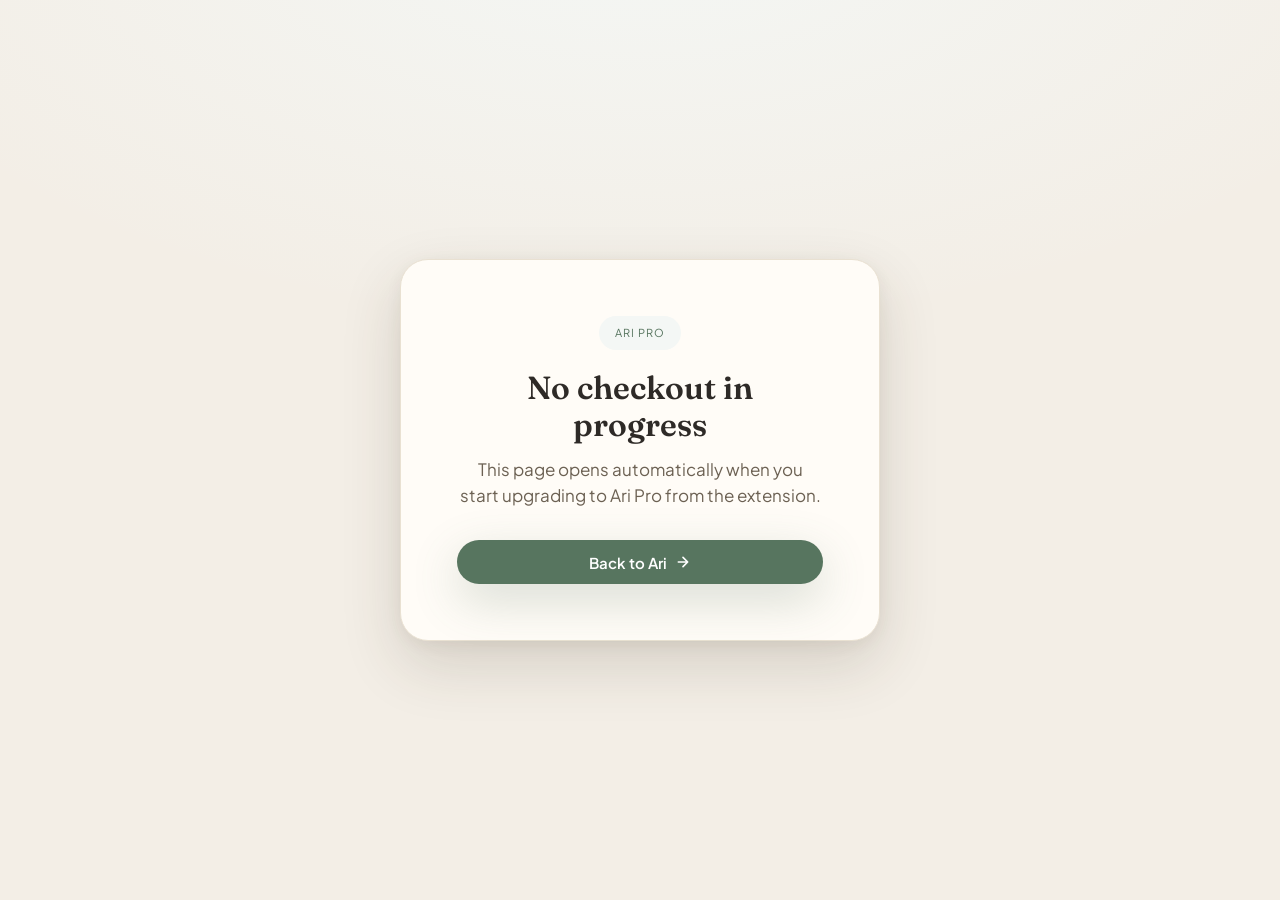
==== checkout/index.html @ 7d84e4e1 "Add meetari landing site with GitHub Pages deploy workflow - Static site (index.html, css/, js/) plu" ====
<!DOCTYPE html>
<html lang="en">
<head>
  <meta charset="UTF-8" />
  <meta name="viewport" content="width=device-width, initial-scale=1.0" />
  <title>Checkout — Ari</title>
  <meta name="description" content="Complete your Ari Pro subscription." />
  <meta name="robots" content="noindex" />

  <link rel="preconnect" href="https://fonts.googleapis.com" />
  <link rel="preconnect" href="https://fonts.gstatic.com" crossorigin />
  <link href="https://fonts.googleapis.com/css2?family=Fraunces:ital,opsz,wght@0,9..144,400..900;1,9..144,400..900&family=Plus+Jakarta+Sans:wght@400;500;600;700&display=swap" rel="stylesheet" />

  <link rel="stylesheet" href="../css/tokens.css" />
  <link rel="stylesheet" href="../css/base.css" />
  <link rel="stylesheet" href="../css/components.css" />

  <style>
    .co {
      min-height: 100vh;
      display: grid;
      place-items: center;
      padding: var(--sp-8) var(--gutter);
      background:
        radial-gradient(1200px 600px at 50% -10%, var(--c-violet-pale), transparent 70%),
        var(--c-ground);
    }
    .co__card {
      max-width: 480px;
      width: 100%;
      text-align: center;
      background: var(--c-surface);
      border: 1px solid var(--c-border);
      border-radius: var(--r-2xl);
      box-shadow: var(--shadow-xl);
      padding: clamp(2rem, 6vw, 3.5rem);
    }
    .co__spinner {
      width: 40px;
      height: 40px;
      margin: 0 auto var(--sp-6);
      border-radius: var(--r-full);
      border: 3px solid var(--c-violet-tint);
      border-top-color: var(--c-violet);
      animation: co-spin 800ms linear infinite;
    }
    @keyframes co-spin { to { transform: rotate(360deg); } }
    @media (prefers-reduced-motion: reduce) {
      .co__spinner { animation-duration: 2400ms; }
    }
    .co__eyebrow {
      display: inline-block;
      font-family: var(--font-body);
      font-size: var(--sz-xs);
      letter-spacing: .08em;
      text-transform: uppercase;
      color: var(--c-violet);
      background: var(--c-violet-pale);
      border-radius: var(--r-full);
      padding: var(--sp-2) var(--sp-4);
      margin-bottom: var(--sp-5);
    }
    .co__title {
      font-family: var(--font-display);
      font-weight: 600;
      font-size: var(--sz-2xl);
      line-height: 1.15;
      color: var(--c-ink);
      margin-bottom: var(--sp-3);
    }
    .co__sub {
      font-family: var(--font-body);
      font-size: var(--sz-md);
      line-height: 1.55;
      color: var(--c-muted);
    }
    .co__actions {
      margin-top: var(--sp-8);
      display: none;
    }
    .co__actions .btn { width: 100%; justify-content: center; }
  </style>
</head>
<body>
  <main class="co">
    <div class="co__card">
      <div class="co__spinner" aria-hidden="true"></div>

      <span class="co__eyebrow">Ari Pro</span>

      <h1 class="co__title" id="co-title">Preparing your checkout</h1>
      <p class="co__sub" id="co-sub">Hang tight — this only takes a second.</p>

      <div class="co__actions" id="co-actions">
        <a href="/" class="btn btn--primary btn--lg">
          Back to Ari
          <svg width="16" height="16" viewBox="0 0 24 24" fill="none" stroke="currentColor" stroke-width="2.5" stroke-linecap="round" stroke-linejoin="round" aria-hidden="true"><path d="M5 12h14M12 5l7 7-7 7"/></svg>
        </a>
      </div>
    </div>
  </main>

  <script>
    // No transaction to resume — someone landed here directly rather than
    // via a checkout link from the extension. Paddle.js has nothing to do,
    // so skip loading it and just point them home.
    var hasTransaction = new URLSearchParams(location.search).has('_ptxn');
    if (!hasTransaction) {
      document.querySelector('.co__spinner').style.display = 'none';
      document.getElementById('co-title').textContent = 'No checkout in progress';
      document.getElementById('co-sub').textContent = "This page opens automatically when you start upgrading to Ari Pro from the extension.";
      document.getElementById('co-actions').style.display = 'block';
    }
  </script>

  <!-- Paddle.js — auto-detects the _ptxn transaction id in the URL (appended
       by the worker's checkout.url, see workers/src/features/billing/paddle.ts)
       and opens the checkout overlay with no further JS needed on our end. -->
  <script src="https://cdn.paddle.com/paddle/v2/paddle.js"></script>
  <script>
    Paddle.Environment.set('production');
    Paddle.Initialize({
      // Public, frontend-safe token (not the PADDLE_API_KEY server secret) —
      // Paddle dashboard → Developer Tools → Authentication → Client-side tokens.
      token: 'live_f93ed91d58b8ea34a06fab0ea94',
      checkout: {
        settings: {
          successUrl: location.origin + '/thank-you/',
        },
      },
    });
  </script>
</body>
</html>
---- css/tokens.css ----
:root {
  /* Palette — matches the extension's "sage moss" theme */
  --c-ground:       #F3EEE6;
  --c-surface:      #FFFCF7;
  --c-violet:       #57755F;
  --c-violet-hover: #435C4D;
  --c-violet-tint:  #E6EDE8;
  --c-violet-pale:  #F4F7F5;
  --c-ink:          #2E2A27;
  --c-muted:        #6C6153;
  --c-border:       #E9E1D2;
  --c-border-light: #F5EFE5;
  --c-rose:         #B96D7E;
  --c-rose-tint:    #FBEAEC;

  /* Typography */
  --font-display: 'Fraunces', Georgia, serif;
  --font-body:    'Plus Jakarta Sans', system-ui, sans-serif;

  /* Type scale */
  --sz-xs:   0.6875rem;   /* 11px */
  --sz-sm:   0.8125rem;   /* 13px */
  --sz-base: 0.9375rem;   /* 15px */
  --sz-md:   1.0625rem;   /* 17px */
  --sz-lg:   1.25rem;     /* 20px */
  --sz-xl:   1.5rem;      /* 24px */
  --sz-2xl:  2rem;        /* 32px */
  --sz-3xl:  2.75rem;     /* 44px */
  --sz-4xl:  3.5rem;      /* 56px */

  /* Spacing */
  --sp-1:  0.25rem;
  --sp-2:  0.5rem;
  --sp-3:  0.75rem;
  --sp-4:  1rem;
  --sp-5:  1.25rem;
  --sp-6:  1.5rem;
  --sp-8:  2rem;
  --sp-10: 2.5rem;
  --sp-12: 3rem;
  --sp-16: 4rem;
  --sp-20: 5rem;
  --sp-24: 6rem;

  /* Radii */
  --r-sm:   4px;
  --r-md:   8px;
  --r-lg:   14px;
  --r-xl:   20px;
  --r-2xl:  28px;
  --r-full: 9999px;

  /* Shadows */
  --shadow-sm:     0 1px 3px rgba(62,50,34,.08);
  --shadow-md:     0 4px 20px rgba(62,50,34,.10), 0 1px 3px rgba(62,50,34,.05);
  --shadow-lg:     0 12px 40px rgba(62,50,34,.12), 0 2px 8px rgba(62,50,34,.05);
  --shadow-xl:     0 24px 60px rgba(62,50,34,.16), 0 4px 16px rgba(62,50,34,.06);
  --shadow-violet: 0 16px 48px rgba(87,117,95,.24);
  --shadow-violet-lg: 0 24px 72px rgba(87,117,95,.28);

  /* Transitions */
  --t-fast: 120ms ease;
  --t-base: 220ms ease;
  --t-slow: 380ms ease;

  /* Layout */
  --max-w:  1160px;
  --gutter: clamp(1.25rem, 5vw, 2.5rem);
}
---- css/base.css ----
*, *::before, *::after {
  box-sizing: border-box;
  margin: 0;
  padding: 0;
}

html {
  scroll-behavior: smooth;
  scroll-padding-top: var(--nav-h, 6.5rem); /* set from the real header height in nav.js; clears the fixed .nav header when jumping to an #anchor */
  -webkit-text-size-adjust: 100%;
}

body {
  font-family: var(--font-body);
  font-size: var(--sz-base);
  line-height: 1.65;
  color: var(--c-ink);
  background: var(--c-ground);
  -webkit-font-smoothing: antialiased;
  -moz-osx-font-smoothing: grayscale;
}

.container {
  width: 100%;
  max-width: var(--max-w);
  margin-inline: auto;
  padding-inline: var(--gutter);
}

a   { color: inherit; text-decoration: none; }
img { display: block; max-width: 100%; }
ol, ul { list-style: none; }

button:focus-visible,
a:focus-visible {
  outline: 2px solid var(--c-violet);
  outline-offset: 3px;
  border-radius: var(--r-sm);
}

/* ── Scroll reveal ───────────────────────────────────────────── */
.reveal {
  opacity: 0;
  transform: translateY(18px);
  transition: opacity .52s ease, transform .52s ease;
}
.reveal.is-visible {
  opacity: 1;
  transform: none;
}
.reveal-d1 { transition-delay: .08s; }
.reveal-d2 { transition-delay: .16s; }
.reveal-d3 { transition-delay: .24s; }
.reveal-d4 { transition-delay: .32s; }

@media (prefers-reduced-motion: reduce) {
  .reveal {
    opacity: 1;
    transform: none;
    transition: none;
  }
}

/* ── Shared type ─────────────────────────────────────────────── */
.eyebrow {
  display: block;
  font-size: var(--sz-xs);
  font-weight: 600;
  letter-spacing: .09em;
  text-transform: uppercase;
  color: var(--c-violet);
  margin-bottom: var(--sp-3);
}

.section-title {
  font-family: var(--font-display);
  font-size: clamp(var(--sz-2xl), 4vw, var(--sz-3xl));
  font-weight: 700;
  line-height: 1.12;
  letter-spacing: -.025em;
  text-wrap: balance;
  color: var(--c-ink);
  margin-bottom: var(--sp-4);
}

.section-sub {
  font-size: var(--sz-md);
  color: var(--c-muted);
  line-height: 1.6;
  text-wrap: balance;
}

/* ── Shared section header ───────────────────────────────────── */
.section-header {
  text-align: center;
  max-width: 520px;
  margin-inline: auto;
  margin-bottom: var(--sp-12);
}

code {
  font-size: .82em;
  font-family: 'SF Mono', 'Fira Code', monospace;
  background: var(--c-violet-tint);
  color: var(--c-violet);
  padding: .15em .42em;
  border-radius: var(--r-sm);
}
---- css/components.css ----
/* ── Navigation ──────────────────────────────────────────────── */

.nav {
  position: fixed;
  inset: 0 0 auto;
  z-index: 100;
  background: rgba(243,238,230,.88);
  backdrop-filter: blur(16px);
  -webkit-backdrop-filter: blur(16px);
  border-bottom: 1px solid transparent;
  transition: border-color var(--t-base), box-shadow var(--t-base);
}

.nav.is-scrolled {
  border-color: var(--c-border);
  box-shadow: var(--shadow-sm);
}

.nav__inner {
  display: flex;
  align-items: center;
  gap: var(--sp-8);
  padding-block: var(--sp-4);
}

.nav__logo {
  display: flex;
  align-items: center;
  gap: var(--sp-2);
  font-family: var(--font-display);
  font-size: var(--sz-lg);
  font-weight: 700;
  color: var(--c-ink);
  flex-shrink: 0;
}

.brand-mark {
  display: inline-block;
  width: 1.2em;
  height: 1.2em;
  border-radius: 50%;
  background: radial-gradient(circle at 32% 28%, #DDE8DF 0%, var(--c-violet) 68%, var(--c-violet-hover) 100%);
  flex-shrink: 0;
}

/* Wraps .nav__links + .nav__cta. `display: contents` makes it invisible to
   layout on desktop — both children stay direct flex items of .nav__inner.
   The mobile media query below turns it into the actual dropdown panel. */
.nav__panel {
  display: contents;
}

.nav__links {
  display: flex;
  gap: 0;
  list-style: none;
}

.nav__links a {
  display: block;
  font-size: var(--sz-sm);
  font-weight: 500;
  color: var(--c-muted);
  padding: var(--sp-2) var(--sp-3);
  border-radius: var(--r-md);
  transition: color var(--t-fast), background var(--t-fast);
}

.nav__links a:hover {
  color: var(--c-ink);
  background: var(--c-violet-pale);
}

.nav__cta {
  margin-left: auto;
  flex-shrink: 0;
}

.nav__toggle {
  display: none;
  flex-direction: column;
  gap: 5px;
  padding: var(--sp-2);
  background: none;
  border: none;
  cursor: pointer;
  margin-left: auto;
}

.nav__toggle span {
  display: block;
  width: 22px;
  height: 2px;
  background: var(--c-ink);
  border-radius: 1px;
  transition: transform var(--t-base), opacity var(--t-base);
}

/* mobile nav */
@media (max-width: 768px) {
  /* On desktop, .nav__panel is `display: contents` (see base rule below) so
     it has zero effect on layout — .nav__links and .nav__cta stay direct
     flex children of .nav__inner. Below 768px it becomes the actual
     dropdown: a single flex column sized to whatever content it holds, so
     nothing needs a hardcoded height that breaks when a link is added. */
  .nav__panel { display: none; }
  .nav__toggle { display: flex; }

  .nav.is-open .nav__panel {
    display: flex;
    flex-direction: column;
    gap: var(--sp-3);
    position: absolute;
    top: 100%;
    left: 0;
    right: 0;
    background: var(--c-surface);
    border-bottom: 1px solid var(--c-border);
    box-shadow: var(--shadow-md);
    padding: var(--sp-3) var(--gutter) var(--sp-4);
  }

  .nav.is-open .nav__links {
    display: flex;
    flex-direction: column;
  }

  .nav.is-open .nav__links a {
    padding: var(--sp-3);
    border-radius: var(--r-md);
  }

  .nav.is-open .nav__cta {
    width: 100%;
    text-align: center;
    justify-content: center;
  }
}

/* ── Buttons ─────────────────────────────────────────────────── */

.btn {
  display: inline-flex;
  align-items: center;
  gap: var(--sp-2);
  padding: .625rem 1.25rem;
  font-family: var(--font-body);
  font-size: var(--sz-sm);
  font-weight: 600;
  line-height: 1;
  border-radius: var(--r-full);
  border: none;
  cursor: pointer;
  white-space: nowrap;
  text-decoration: none;
  transition: background var(--t-fast), transform var(--t-fast), box-shadow var(--t-base);
}

.btn--primary {
  background: var(--c-violet);
  color: #fff;
  box-shadow: var(--shadow-violet);
}

.btn--primary:hover {
  background: var(--c-violet-hover);
  transform: translateY(-1px);
  box-shadow: var(--shadow-violet-lg);
}

.btn--primary:active {
  transform: none;
  box-shadow: var(--shadow-violet);
}

.btn--lg {
  padding: .875rem 1.875rem;
  font-size: var(--sz-base);
}

.btn--secondary {
  background: transparent;
  color: var(--c-ink);
  border: 1px solid var(--c-border);
}

.btn--secondary:hover {
  background: var(--c-ground);
  transform: translateY(-1px);
}

.btn--secondary:active {
  transform: none;
}
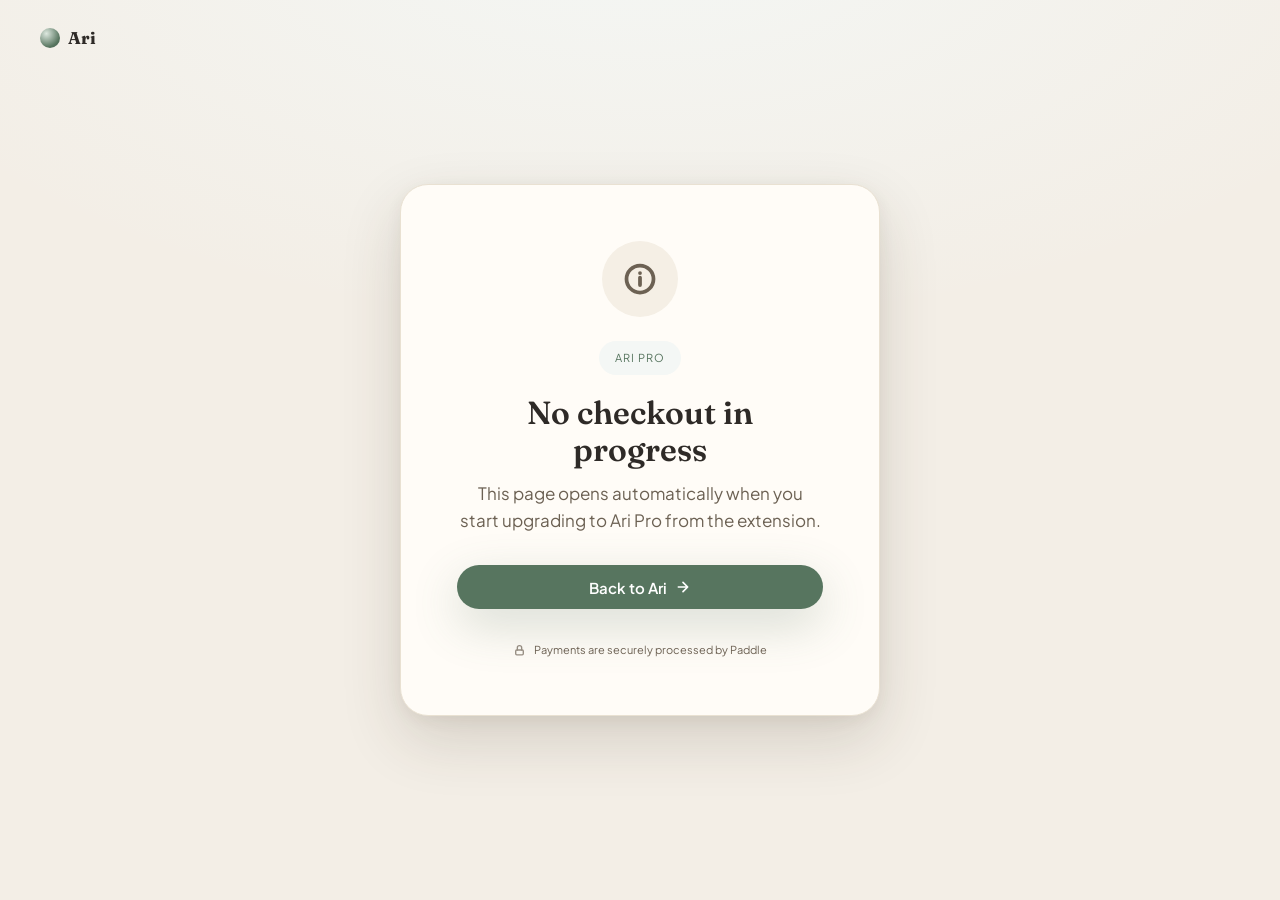
==== commit 7a09b6a6: "fix: improve checkout and thank you page design and make paddle integration logic robust" ====
--- a/checkout/index.html
+++ b/checkout/index.html
@@ -16,6 +16,19 @@
   <link rel="stylesheet" href="../css/components.css" />
 
   <style>
+    .co__brand {
+      position: absolute;
+      top: var(--sp-6);
+      left: var(--gutter);
+      z-index: 10;
+      display: flex;
+      align-items: center;
+      gap: var(--sp-2);
+      font-family: var(--font-display);
+      font-weight: 700;
+      font-size: var(--sz-md);
+      color: var(--c-ink);
+    }
     .co {
       min-height: 100vh;
       display: grid;
@@ -35,10 +48,16 @@
       box-shadow: var(--shadow-xl);
       padding: clamp(2rem, 6vw, 3.5rem);
     }
+    .co__visual {
+      display: flex;
+      align-items: center;
+      justify-content: center;
+      min-height: 76px;
+      margin-bottom: var(--sp-6);
+    }
     .co__spinner {
       width: 40px;
       height: 40px;
-      margin: 0 auto var(--sp-6);
       border-radius: var(--r-full);
       border: 3px solid var(--c-violet-tint);
       border-top-color: var(--c-violet);
@@ -48,6 +67,23 @@
     @media (prefers-reduced-motion: reduce) {
       .co__spinner { animation-duration: 2400ms; }
     }
+    .co__badge {
+      width: 76px;
+      height: 76px;
+      border-radius: var(--r-full);
+      display: grid;
+      place-items: center;
+      animation: co-pop 460ms cubic-bezier(.2, .9, .3, 1.3) both;
+    }
+    .co__badge svg { width: 36px; height: 36px; }
+    @keyframes co-pop {
+      from { transform: scale(.4); opacity: 0; }
+      to   { transform: scale(1);  opacity: 1; }
+    }
+    .co__badge--muted   { background: var(--c-border-light); color: var(--c-muted); }
+    .co__badge--amber   { background: #F5EFE5; color: #7A5424; }
+    .co__badge--warn    { background: var(--c-rose-tint); color: var(--c-rose); }
+    .co__badge--success { background: var(--c-violet-tint); color: var(--c-violet); box-shadow: var(--shadow-violet); }
     .co__eyebrow {
       display: inline-block;
       font-family: var(--font-body);
@@ -77,52 +113,155 @@
     .co__actions {
       margin-top: var(--sp-8);
       display: none;
+      flex-direction: column;
+      gap: var(--sp-3);
     }
     .co__actions .btn { width: 100%; justify-content: center; }
+    .co__trust {
+      display: flex;
+      align-items: center;
+      justify-content: center;
+      gap: var(--sp-2);
+      margin-top: var(--sp-8);
+      font-family: var(--font-body);
+      font-size: var(--sz-xs);
+      color: var(--c-muted);
+    }
+    .co__trust svg { flex-shrink: 0; opacity: .7; }
   </style>
 </head>
 <body>
+  <a href="/" class="co__brand" aria-label="Ari home">
+    <span class="brand-mark" aria-hidden="true"></span>
+    Ari
+  </a>
+
   <main class="co">
     <div class="co__card">
-      <div class="co__spinner" aria-hidden="true"></div>
+      <div class="co__visual">
+        <div class="co__spinner" id="co-spinner" aria-hidden="true"></div>
+        <div class="co__badge" id="co-badge" hidden aria-hidden="true"></div>
+      </div>
 
       <span class="co__eyebrow">Ari Pro</span>
 
       <h1 class="co__title" id="co-title">Preparing your checkout</h1>
       <p class="co__sub" id="co-sub">Hang tight — this only takes a second.</p>
 
-      <div class="co__actions" id="co-actions">
-        <a href="/" class="btn btn--primary btn--lg">
-          Back to Ari
-          <svg width="16" height="16" viewBox="0 0 24 24" fill="none" stroke="currentColor" stroke-width="2.5" stroke-linecap="round" stroke-linejoin="round" aria-hidden="true"><path d="M5 12h14M12 5l7 7-7 7"/></svg>
-        </a>
-      </div>
+      <div class="co__actions" id="co-actions"></div>
+
+      <p class="co__trust" id="co-trust">
+        <svg width="13" height="13" viewBox="0 0 24 24" fill="none" stroke="currentColor" stroke-width="2.5" stroke-linecap="round" stroke-linejoin="round" aria-hidden="true"><rect x="5" y="11" width="14" height="9" rx="2"/><path d="M8 11V7a4 4 0 0 1 8 0v4"/></svg>
+        Payments are securely processed by Paddle
+      </p>
     </div>
   </main>
 
   <script>
-    // No transaction to resume — someone landed here directly rather than
-    // via a checkout link from the extension. Paddle.js has nothing to do,
-    // so skip loading it and just point them home.
-    var hasTransaction = new URLSearchParams(location.search).has('_ptxn');
-    if (!hasTransaction) {
-      document.querySelector('.co__spinner').style.display = 'none';
-      document.getElementById('co-title').textContent = 'No checkout in progress';
-      document.getElementById('co-sub').textContent = "This page opens automatically when you start upgrading to Ari Pro from the extension.";
-      document.getElementById('co-actions').style.display = 'block';
+    // Small state machine driving the card while Paddle's overlay is doing
+    // the actual work. Kept as plain globals (no IIFE) so the Paddle.Initialize
+    // block further down can reach `render` and `txn` directly.
+    var ICONS = {
+      info: '<svg viewBox="0 0 24 24" fill="none" stroke="currentColor" stroke-width="2.5" stroke-linecap="round" stroke-linejoin="round"><circle cx="12" cy="12" r="9"/><path d="M12 11v5M12 8h.01"/></svg>',
+      paused: '<svg viewBox="0 0 24 24" fill="none" stroke="currentColor" stroke-width="2.5" stroke-linecap="round" stroke-linejoin="round"><rect x="6" y="4" width="4" height="16" rx="1"/><rect x="14" y="4" width="4" height="16" rx="1"/></svg>',
+      warn: '<svg viewBox="0 0 24 24" fill="none" stroke="currentColor" stroke-width="2.5" stroke-linecap="round" stroke-linejoin="round"><path d="M12 9v4M12 17h.01M10.29 3.86 1.82 18a2 2 0 0 0 1.71 3h16.94a2 2 0 0 0 1.71-3L13.71 3.86a2 2 0 0 0-3.42 0Z"/></svg>',
+      success: '<svg viewBox="0 0 24 24" fill="none" stroke="currentColor" stroke-width="2.75" stroke-linecap="round" stroke-linejoin="round"><path d="M20 6 9 17l-5-5"/></svg>'
+    };
+    var ARROW = '<svg width="16" height="16" viewBox="0 0 24 24" fill="none" stroke="currentColor" stroke-width="2.5" stroke-linecap="round" stroke-linejoin="round" aria-hidden="true"><path d="M5 12h14M12 5l7 7-7 7"/></svg>';
+
+    var spinnerEl = document.getElementById('co-spinner');
+    var badgeEl = document.getElementById('co-badge');
+    var titleEl = document.getElementById('co-title');
+    var subEl = document.getElementById('co-sub');
+    var actionsEl = document.getElementById('co-actions');
+    var trustEl = document.getElementById('co-trust');
+
+    function render(state) {
+      spinnerEl.hidden = state !== 'loading';
+      badgeEl.hidden = state === 'loading';
+      trustEl.hidden = state === 'no-transaction' || state === 'completed';
+      actionsEl.style.display = state === 'loading' ? 'none' : 'flex';
+
+      if (state === 'no-transaction') {
+        badgeEl.className = 'co__badge co__badge--muted';
+        badgeEl.innerHTML = ICONS.info;
+        titleEl.textContent = 'No checkout in progress';
+        subEl.textContent = "This page opens automatically when you start upgrading to Ari Pro from the extension.";
+        actionsEl.innerHTML = '<a href="/" class="btn btn--primary btn--lg">Back to Ari' + ARROW + '</a>';
+      } else if (state === 'closed') {
+        badgeEl.className = 'co__badge co__badge--amber';
+        badgeEl.innerHTML = ICONS.paused;
+        titleEl.textContent = 'Checkout closed';
+        subEl.textContent = "You closed the payment window before finishing — you haven't been charged.";
+        actionsEl.innerHTML =
+          '<button type="button" class="btn btn--primary btn--lg" id="co-resume">Resume checkout' + ARROW + '</button>' +
+          '<a href="/" class="btn btn--secondary btn--lg">Back to Ari</a>';
+        document.getElementById('co-resume').addEventListener('click', function () {
+          render('loading');
+          armTimeout();
+          Paddle.Checkout.open({ transactionId: txn });
+        });
+      } else if (state === 'error') {
+        badgeEl.className = 'co__badge co__badge--warn';
+        badgeEl.innerHTML = ICONS.warn;
+        titleEl.textContent = 'Something went wrong';
+        subEl.textContent = "We couldn't load your checkout. Please try again, or reach out if the issue persists.";
+        actionsEl.innerHTML =
+          '<button type="button" class="btn btn--primary btn--lg" id="co-retry">Try again</button>' +
+          '<a href="mailto:hello@ari.app" class="btn btn--secondary btn--lg">Contact support</a>';
+        document.getElementById('co-retry').addEventListener('click', function () {
+          location.reload();
+        });
+      } else if (state === 'completed') {
+        badgeEl.className = 'co__badge co__badge--success';
+        badgeEl.innerHTML = ICONS.success;
+        titleEl.textContent = 'Payment received';
+        subEl.textContent = 'Redirecting you now…';
+        actionsEl.innerHTML = '';
+      }
+    }
+
+    var txn = new URLSearchParams(location.search).get('_ptxn');
+    if (!txn) {
+      render('no-transaction');
     }
   </script>
 
   <!-- Paddle.js — auto-detects the _ptxn transaction id in the URL (appended
        by the worker's checkout.url, see workers/src/features/billing/paddle.ts)
-       and opens the checkout overlay with no further JS needed on our end. -->
+       and opens the checkout overlay with no further JS needed on our end.
+       We still listen for its lifecycle events below so a closed overlay or a
+       failed load shows a proper message instead of a stuck spinner. -->
   <script src="https://cdn.paddle.com/paddle/v2/paddle.js"></script>
   <script>
-    Paddle.Environment.set('production');
+    var loadTimeout;
+    function armTimeout() {
+      clearTimeout(loadTimeout);
+      // Paddle should fire an event (loaded, error, or otherwise) well within
+      // this window. If it never does — blocked script, bad token, dead
+      // network — stop spinning forever and show something actionable.
+      loadTimeout = setTimeout(function () { render('error'); }, 12000);
+    }
+    if (txn) {
+      armTimeout();
+    }
+
+    Paddle.Environment.set('sandbox');
     Paddle.Initialize({
       // Public, frontend-safe token (not the PADDLE_API_KEY server secret) —
       // Paddle dashboard → Developer Tools → Authentication → Client-side tokens.
-      token: 'live_f93ed91d58b8ea34a06fab0ea94',
+      // token: 'live_f93ed91d58b8ea34a06fab0ea94',
+      token: 'test_b3ca2be81056b9fc47051678f2a',
+      eventCallback: function (event) {
+        clearTimeout(loadTimeout);
+        if (event.name === 'checkout.closed') {
+          render('closed');
+        } else if (event.name === 'checkout.error') {
+          render('error');
+        } else if (event.name === 'checkout.completed') {
+          render('completed');
+        }
+      },
       checkout: {
         settings: {
           successUrl: location.origin + '/thank-you/',
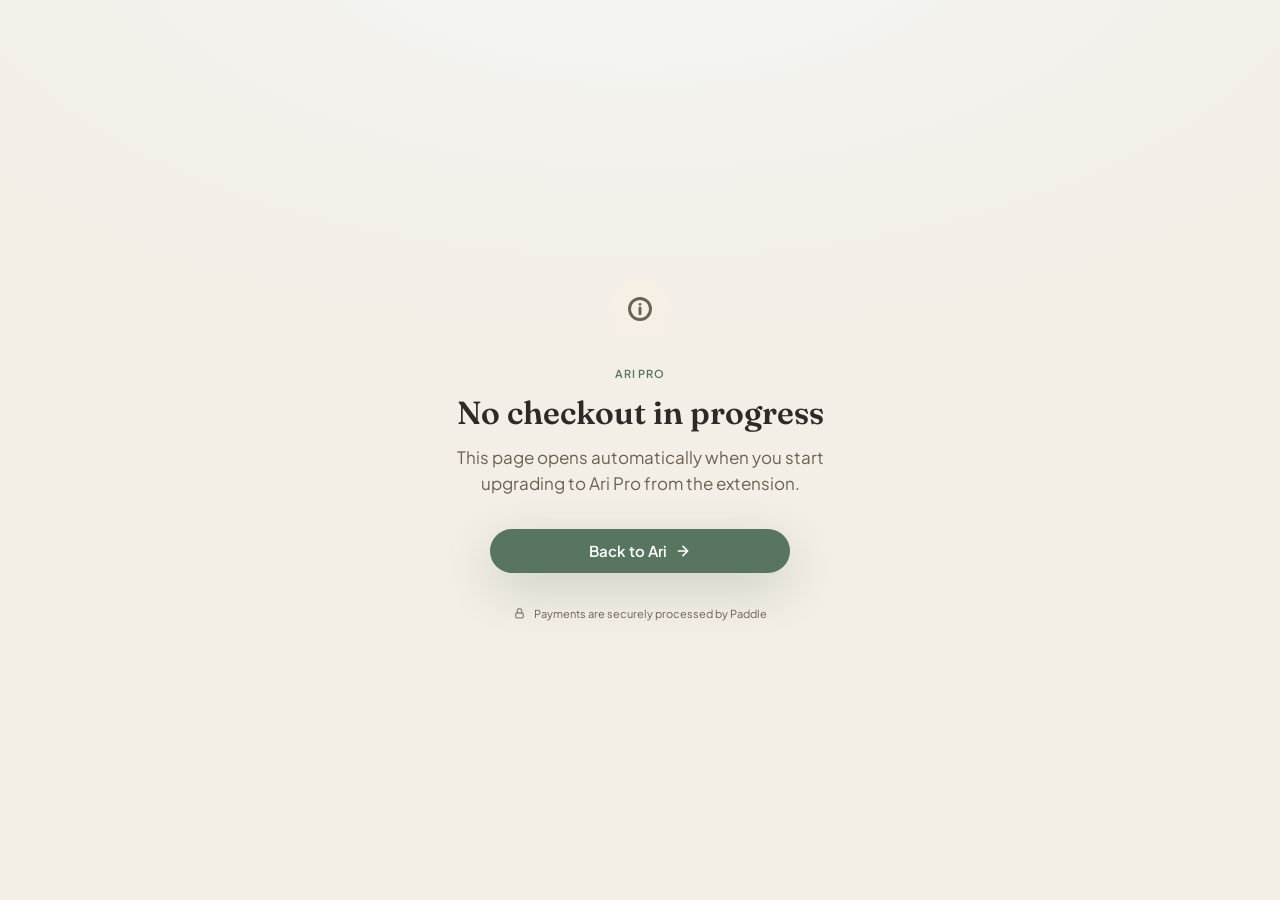
==== commit b343df45: "fix: checkout and thank you page design" ====
--- a/checkout/index.html
+++ b/checkout/index.html
@@ -16,19 +16,6 @@
   <link rel="stylesheet" href="../css/components.css" />
 
   <style>
-    .co__brand {
-      position: absolute;
-      top: var(--sp-6);
-      left: var(--gutter);
-      z-index: 10;
-      display: flex;
-      align-items: center;
-      gap: var(--sp-2);
-      font-family: var(--font-display);
-      font-weight: 700;
-      font-size: var(--sz-md);
-      color: var(--c-ink);
-    }
     .co {
       min-height: 100vh;
       display: grid;
@@ -38,26 +25,21 @@
         radial-gradient(1200px 600px at 50% -10%, var(--c-violet-pale), transparent 70%),
         var(--c-ground);
     }
-    .co__card {
-      max-width: 480px;
+    .co__content {
+      max-width: 420px;
       width: 100%;
       text-align: center;
-      background: var(--c-surface);
-      border: 1px solid var(--c-border);
-      border-radius: var(--r-2xl);
-      box-shadow: var(--shadow-xl);
-      padding: clamp(2rem, 6vw, 3.5rem);
     }
     .co__visual {
       display: flex;
       align-items: center;
       justify-content: center;
-      min-height: 76px;
+      height: 64px;
       margin-bottom: var(--sp-6);
     }
     .co__spinner {
-      width: 40px;
-      height: 40px;
+      width: 36px;
+      height: 36px;
       border-radius: var(--r-full);
       border: 3px solid var(--c-violet-tint);
       border-top-color: var(--c-violet);
@@ -67,34 +49,31 @@
     @media (prefers-reduced-motion: reduce) {
       .co__spinner { animation-duration: 2400ms; }
     }
-    .co__badge {
-      width: 76px;
-      height: 76px;
+    .co__icon {
+      width: 64px;
+      height: 64px;
       border-radius: var(--r-full);
       display: grid;
       place-items: center;
-      animation: co-pop 460ms cubic-bezier(.2, .9, .3, 1.3) both;
-    }
-    .co__badge svg { width: 36px; height: 36px; }
+      animation: co-pop 420ms cubic-bezier(.2, .9, .3, 1.3) both;
+    }
+    .co__icon svg { width: 28px; height: 28px; }
     @keyframes co-pop {
-      from { transform: scale(.4); opacity: 0; }
+      from { transform: scale(.5); opacity: 0; }
       to   { transform: scale(1);  opacity: 1; }
     }
-    .co__badge--muted   { background: var(--c-border-light); color: var(--c-muted); }
-    .co__badge--amber   { background: #F5EFE5; color: #7A5424; }
-    .co__badge--warn    { background: var(--c-rose-tint); color: var(--c-rose); }
-    .co__badge--success { background: var(--c-violet-tint); color: var(--c-violet); box-shadow: var(--shadow-violet); }
+    .co__visual--muted   .co__icon { background: var(--c-border-light); color: var(--c-muted); }
+    .co__visual--amber   .co__icon { background: #F5EFE5; color: #7A5424; }
+    .co__visual--warn    .co__icon { background: var(--c-rose-tint); color: var(--c-rose); }
+    .co__visual--success .co__icon { background: var(--c-violet-tint); color: var(--c-violet); box-shadow: var(--shadow-violet); }
     .co__eyebrow {
-      display: inline-block;
       font-family: var(--font-body);
       font-size: var(--sz-xs);
+      font-weight: 600;
       letter-spacing: .08em;
       text-transform: uppercase;
       color: var(--c-violet);
-      background: var(--c-violet-pale);
-      border-radius: var(--r-full);
-      padding: var(--sp-2) var(--sp-4);
-      margin-bottom: var(--sp-5);
+      margin-bottom: var(--sp-3);
     }
     .co__title {
       font-family: var(--font-display);
@@ -111,7 +90,8 @@
       color: var(--c-muted);
     }
     .co__actions {
-      margin-top: var(--sp-8);
+      max-width: 300px;
+      margin: var(--sp-8) auto 0;
       display: none;
       flex-direction: column;
       gap: var(--sp-3);
@@ -131,20 +111,11 @@
   </style>
 </head>
 <body>
-  <a href="/" class="co__brand" aria-label="Ari home">
-    <span class="brand-mark" aria-hidden="true"></span>
-    Ari
-  </a>
-
   <main class="co">
-    <div class="co__card">
-      <div class="co__visual">
-        <div class="co__spinner" id="co-spinner" aria-hidden="true"></div>
-        <div class="co__badge" id="co-badge" hidden aria-hidden="true"></div>
-      </div>
-
-      <span class="co__eyebrow">Ari Pro</span>
-
+    <div class="co__content">
+      <div class="co__visual" id="co-visual"><div class="co__spinner" aria-hidden="true"></div></div>
+
+      <p class="co__eyebrow">Ari Pro</p>
       <h1 class="co__title" id="co-title">Preparing your checkout</h1>
       <p class="co__sub" id="co-sub">Hang tight — this only takes a second.</p>
 
@@ -158,9 +129,9 @@
   </main>
 
   <script>
-    // Small state machine driving the card while Paddle's overlay is doing
-    // the actual work. Kept as plain globals (no IIFE) so the Paddle.Initialize
-    // block further down can reach `render` and `txn` directly.
+    // Single-source-of-truth state machine for the page. Every state fully
+    // replaces the visual (spinner/icon) and actions instead of toggling
+    // hidden flags, so two icons can never end up on screen at once.
     var ICONS = {
       info: '<svg viewBox="0 0 24 24" fill="none" stroke="currentColor" stroke-width="2.5" stroke-linecap="round" stroke-linejoin="round"><circle cx="12" cy="12" r="9"/><path d="M12 11v5M12 8h.01"/></svg>',
       paused: '<svg viewBox="0 0 24 24" fill="none" stroke="currentColor" stroke-width="2.5" stroke-linecap="round" stroke-linejoin="round"><rect x="6" y="4" width="4" height="16" rx="1"/><rect x="14" y="4" width="4" height="16" rx="1"/></svg>',
@@ -169,62 +140,95 @@
     };
     var ARROW = '<svg width="16" height="16" viewBox="0 0 24 24" fill="none" stroke="currentColor" stroke-width="2.5" stroke-linecap="round" stroke-linejoin="round" aria-hidden="true"><path d="M5 12h14M12 5l7 7-7 7"/></svg>';
 
-    var spinnerEl = document.getElementById('co-spinner');
-    var badgeEl = document.getElementById('co-badge');
+    var STATES = {
+      loading: {
+        title: 'Preparing your checkout',
+        sub: 'Hang tight — this only takes a second.',
+        trust: true
+      },
+      'no-transaction': {
+        tone: 'muted', icon: 'info',
+        title: 'No checkout in progress',
+        sub: 'This page opens automatically when you start upgrading to Ari Pro from the extension.',
+        trust: false,
+        actions: [{ label: 'Back to Ari', href: '/', variant: 'primary', arrow: true }]
+      },
+      closed: {
+        tone: 'amber', icon: 'paused',
+        title: 'Checkout closed',
+        sub: "You closed the payment window before finishing — you haven't been charged.",
+        trust: true,
+        actions: [
+          { label: 'Resume checkout', variant: 'primary', arrow: true, run: 'resume' },
+          { label: 'Back to Ari', href: '/', variant: 'secondary' }
+        ]
+      },
+      error: {
+        tone: 'warn', icon: 'warn',
+        title: 'Something went wrong',
+        sub: "We couldn't load your checkout. Please try again, or reach out if the issue persists.",
+        trust: true,
+        actions: [
+          { label: 'Try again', variant: 'primary', run: 'retry' },
+          { label: 'Contact support', href: 'mailto:hello@ari.app', variant: 'secondary' }
+        ]
+      },
+      completed: {
+        tone: 'success', icon: 'success',
+        title: 'Payment received',
+        sub: 'Redirecting you now…',
+        trust: false
+      }
+    };
+
+    var visualEl = document.getElementById('co-visual');
     var titleEl = document.getElementById('co-title');
     var subEl = document.getElementById('co-sub');
     var actionsEl = document.getElementById('co-actions');
     var trustEl = document.getElementById('co-trust');
 
-    function render(state) {
-      spinnerEl.hidden = state !== 'loading';
-      badgeEl.hidden = state === 'loading';
-      trustEl.hidden = state === 'no-transaction' || state === 'completed';
-      actionsEl.style.display = state === 'loading' ? 'none' : 'flex';
-
-      if (state === 'no-transaction') {
-        badgeEl.className = 'co__badge co__badge--muted';
-        badgeEl.innerHTML = ICONS.info;
-        titleEl.textContent = 'No checkout in progress';
-        subEl.textContent = "This page opens automatically when you start upgrading to Ari Pro from the extension.";
-        actionsEl.innerHTML = '<a href="/" class="btn btn--primary btn--lg">Back to Ari' + ARROW + '</a>';
-      } else if (state === 'closed') {
-        badgeEl.className = 'co__badge co__badge--amber';
-        badgeEl.innerHTML = ICONS.paused;
-        titleEl.textContent = 'Checkout closed';
-        subEl.textContent = "You closed the payment window before finishing — you haven't been charged.";
-        actionsEl.innerHTML =
-          '<button type="button" class="btn btn--primary btn--lg" id="co-resume">Resume checkout' + ARROW + '</button>' +
-          '<a href="/" class="btn btn--secondary btn--lg">Back to Ari</a>';
-        document.getElementById('co-resume').addEventListener('click', function () {
-          render('loading');
-          armTimeout();
-          Paddle.Checkout.open({ transactionId: txn });
+    function render(name) {
+      var s = STATES[name];
+
+      visualEl.className = 'co__visual' + (s.tone ? ' co__visual--' + s.tone : '');
+      visualEl.innerHTML = s.icon
+        ? '<div class="co__icon" aria-hidden="true">' + ICONS[s.icon] + '</div>'
+        : '<div class="co__spinner" aria-hidden="true"></div>';
+
+      titleEl.textContent = s.title;
+      subEl.textContent = s.sub;
+      trustEl.hidden = !s.trust;
+
+      if (s.actions) {
+        actionsEl.style.display = 'flex';
+        actionsEl.innerHTML = s.actions.map(function (a, i) {
+          var tag = a.href ? 'a' : 'button';
+          var hrefAttr = a.href ? ' href="' + a.href + '"' : ' type="button"';
+          return '<' + tag + ' class="btn btn--' + a.variant + ' btn--lg" id="co-action-' + i + '"' + hrefAttr + '>' +
+            a.label + (a.arrow ? ARROW : '') + '</' + tag + '>';
+        }).join('');
+        s.actions.forEach(function (a, i) {
+          if (!a.run) return;
+          document.getElementById('co-action-' + i).addEventListener('click', function () {
+            if (a.run === 'resume') {
+              render('loading');
+              armTimeout();
+              Paddle.Checkout.open({ transactionId: txn });
+            } else if (a.run === 'retry') {
+              location.reload();
+            }
+          });
         });
-      } else if (state === 'error') {
-        badgeEl.className = 'co__badge co__badge--warn';
-        badgeEl.innerHTML = ICONS.warn;
-        titleEl.textContent = 'Something went wrong';
-        subEl.textContent = "We couldn't load your checkout. Please try again, or reach out if the issue persists.";
-        actionsEl.innerHTML =
-          '<button type="button" class="btn btn--primary btn--lg" id="co-retry">Try again</button>' +
-          '<a href="mailto:hello@ari.app" class="btn btn--secondary btn--lg">Contact support</a>';
-        document.getElementById('co-retry').addEventListener('click', function () {
-          location.reload();
-        });
-      } else if (state === 'completed') {
-        badgeEl.className = 'co__badge co__badge--success';
-        badgeEl.innerHTML = ICONS.success;
-        titleEl.textContent = 'Payment received';
-        subEl.textContent = 'Redirecting you now…';
+      } else {
+        actionsEl.style.display = 'none';
         actionsEl.innerHTML = '';
       }
     }
 
     var txn = new URLSearchParams(location.search).get('_ptxn');
-    if (!txn) {
-      render('no-transaction');
-    }
+    render(txn ? 'loading' : 'no-transaction');
+    var __d = new URLSearchParams(location.search).get('__debug_state');
+    if (__d && STATES[__d]) { render(__d); }
   </script>
 
   <!-- Paddle.js — auto-detects the _ptxn transaction id in the URL (appended
